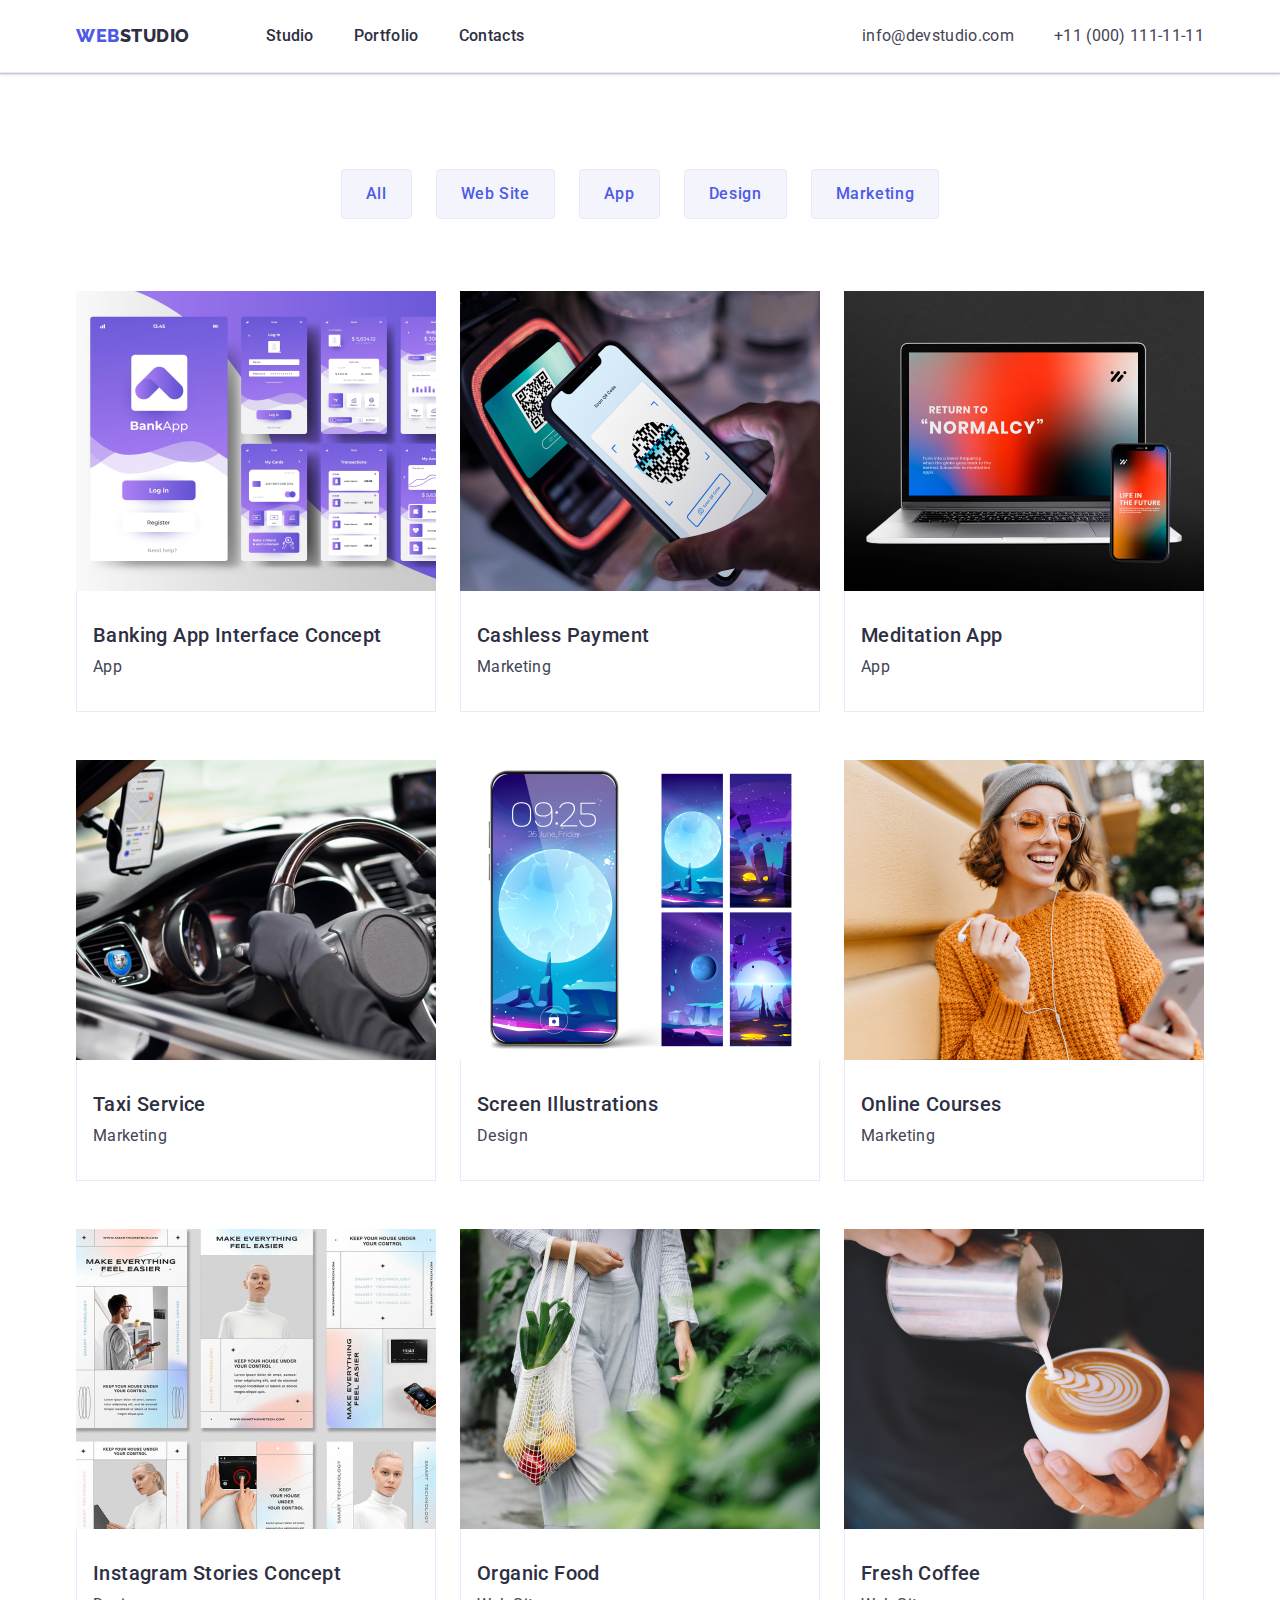
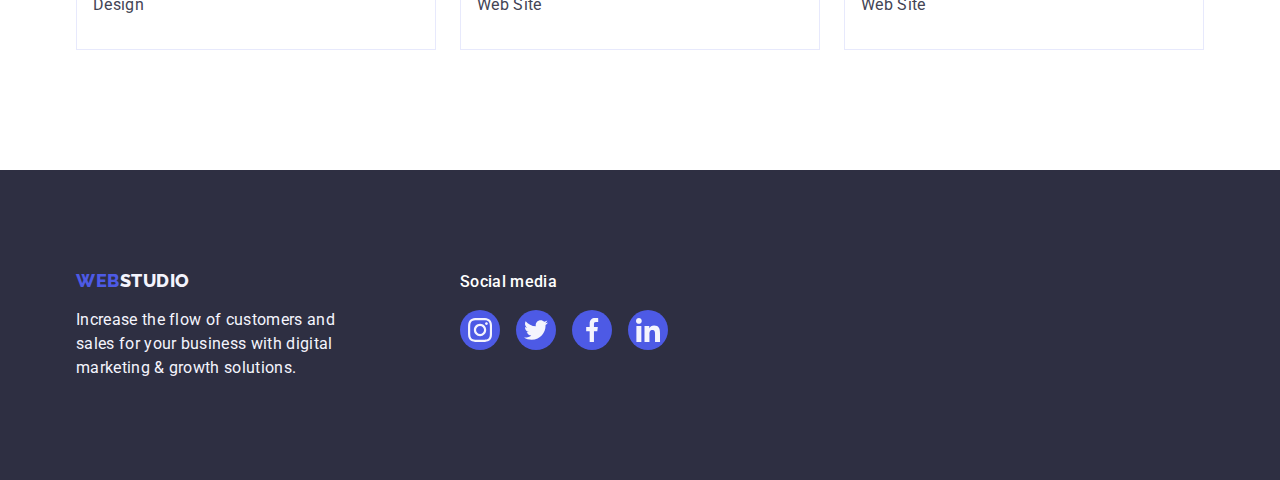
==== portfolio.html @ 3469f53f "Add files via upload" ====
<!DOCTYPE html>
<html lang="en">
  <head>
    <meta charset="UTF-8" />
    <meta http-equiv="X-UA-Compatible" content="IE=edge" />
    <meta name="viewport" content="width=device-width, initial-scale=1.0" />
    <title>Document</title>
    <link
      rel="stylesheet"
      href="https://cdnjs.cloudflare.com/ajax/libs/modern-normalize/1.1.0/modern-normalize.min.css"
    />
    <link rel="stylesheet" href="./css/style.css" />
    <link rel="preconnect" href="https://fonts.googleapis.com" />
    <link rel="preconnect" href="https://fonts.gstatic.com" crossorigin />
    <link
      href="https://fonts.googleapis.com/css2?family=Raleway:wght@800&family=Roboto:wght@400;500;700;900&display=swap"
      rel="stylesheet"
    />
  </head>
  <body>
    <header class="page-header">
      <div class="container page-header-container">
        <nav class="menu-nav">
          <a class="logo link" href="./index.html"
            >Web<span class="logo-studio">Studio</span>
          </a>
          <ul class="nav-list list">
            <li class="nav-item">
              <a href="./index.html" class="nav-link link nav-link-container"
                >Studio</a
              >
            </li>
            <li class="nav-item">
              <a href="./portfolio.html" class="nav-link link">Portfolio</a>
            </li>
            <li class="nav-item">
              <a href="" class="nav-link link nav-link-container">Contacts</a>
            </li>
          </ul>
        </nav>
        <address class="top-contacts">
          <ul class="contact-list list">
            <li class="contact-item-post">
              <a href="mailto:info@devstudio.com" class="contact-link link"
                >info@devstudio.com</a
              >
            </li>

            <li class="contact-item-tel">
              <a href="tel:+110001111111" class="contact-link link"
                >+11 (000) 111-11-11</a
              >
            </li>
          </ul>
        </address>
      </div>
    </header>

    <main>
      <section class="page-project-card">
        <div class="container">
          <h1 class="main-header-portfolio visually-hidden">Main content</h1>

          <ul class="filter-list list filter-list-container">
            <li class="filter-item">
              <button type="button" class="filter-btn">All</button>
            </li>
            <li class="filter-item">
              <button type="button" class="filter-btn">Web Site</button>
            </li>
            <li class="filter-item">
              <button type="button" class="filter-btn">App</button>
            </li>
            <li class="filter-item">
              <button type="button" class="filter-btn">Design</button>
            </li>
            <li class="filter-item">
              <button type="button" class="filter-btn">Marketing</button>
            </li>
          </ul>

          <ul class="project-card-list list project-card-list-container">
            <li class="first-row-project-card-item">
              <a href="#" class="row-project-text link">
                <img
                  src="./images/portfolio_photo/img-8.jpg"
                  alt="Photo of the application"
                  width="360"
                  height="300"
                />
                <div class="card-item-container">
                  <h2 class="project-card-name">
                    Banking App Interface Concept
                  </h2>
                  <p class="project-card-type">App</p>
                </div>
              </a>
            </li>

            <li class="first-row-project-card-item">
              <a href="#" class="row-project-text link">
                <img
                  src="./images/portfolio_photo/img-7.jpg"
                  alt="Photo of the application"
                  width="360"
                  height="300"
                />
                <div class="card-item-container">
                  <h2 class="project-card-name">Cashless Payment</h2>
                  <p class="project-card-type">Marketing</p>
                </div>
              </a>
            </li>

            <li class="first-row-project-card-item">
              <a href="#" class="row-project-text link">
                <img
                  src="./images/portfolio_photo/img-6.jpg"
                  alt="Photo of the application"
                  width="360"
                  height="300"
                />
                <div class="card-item-container">
                  <h2 class="project-card-name">Meditation App</h2>
                  <p class="project-card-type">App</p>
                </div>
              </a>
            </li>

            <li class="first-row-project-card-item">
              <a href="#" class="row-project-text link">
                <img
                  src="./images/portfolio_photo/img-5.jpg"
                  alt="Photo of the application"
                  width="360"
                  height="300"
                />
                <div class="card-item-container">
                  <h2 class="project-card-name">Taxi Service</h2>
                  <p class="project-card-type">Marketing</p>
                </div>
              </a>
            </li>

            <li class="first-row-project-card-item">
              <a href="#" class="row-project-text link">
                <img
                  src="./images/portfolio_photo/img-4.jpg"
                  alt="Design photo"
                  width="360"
                  height="300"
                />
                <div class="card-item-container">
                  <h2 class="project-card-name">Screen Illustrations</h2>
                  <p class="project-card-type">Design</p>
                </div>
              </a>
            </li>

            <li class="first-row-project-card-item">
              <a href="#" class="row-project-text link">
                <img
                  src="./images/portfolio_photo/img-3.jpg"
                  alt="Photos of the courses"
                  width="360"
                  height="300"
                />
                <div class="card-item-container">
                  <h2 class="project-card-name">Online Courses</h2>
                  <p class="project-card-type">Marketing</p>
                </div>
              </a>
            </li>

            <li class="first-row-project-card-item">
              <a href="#" class="row-project-text link">
                <img
                  src="./images/portfolio_photo/img-2.jpg"
                  alt="Photo of the application"
                  width="360"
                  height="300"
                />
                <div class="card-item-container">
                  <h2 class="project-card-name">Instagram Stories Concept</h2>
                  <p class="project-card-type">Design</p>
                </div>
              </a>
            </li>

            <li class="first-row-project-card-item">
              <a href="#" class="row-project-text link">
                <img
                  src="./images/portfolio_photo/img-1.jpg"
                  alt="Design photo"
                  width="360"
                  height="300"
                />
                <div class="card-item-container">
                  <h2 class="project-card-name">Organic Food</h2>
                  <p class="project-card-type">Web Site</p>
                </div>
              </a>
            </li>

            <li class="first-row-project-card-item">
              <a href="#" class="row-project-text link">
                <img
                  src="./images/portfolio_photo/img.jpg"
                  alt="Photos of the courses"
                  width="360"
                  height="300"
                />
                <div class="card-item-container">
                  <h2 class="project-card-name">Fresh Coffee</h2>
                  <p class="project-card-type">Web Site</p>
                </div>
              </a>
            </li>
          </ul>
        </div>
      </section>
    </main>

    <footer class="footer-main-studio">
      <div class="container footer-main-studio-container">
        <div class="logo-slogan-container">
          <a class="link logo-footer-container" href="./index.html"
            >Web<span class="logo-studio-footer">Studio</span>
          </a>

          <p class="footer-text">
            Increase the flow of customers and sales for your business with
            digital marketing & growth solutions.
          </p>
        </div>
        <div class="footer-social-link-container">
          <p class="footer-social-link-title">Social media</p>
          <ul class="social-link-container social-link-container-size list">
            <li class="social-link-item">
              <a href="#" class="social-link social-link-footer"
                ><svg
                  class="social-link-icon"
                  width="24"
                  height="24"
                  aria-label="instagram-icon"
                >
                  <use href="./images/icons.svg#icon-instagram"></use>
                </svg>
              </a>
            </li>
            <li class="social-link-item">
              <a href="#" class="social-link social-link-footer"
                ><svg
                  class="social-link-icon"
                  width="24"
                  height="24"
                  aria-label="twiter-icon"
                >
                  <use href="./images/icons.svg#icon-twitter"></use>
                </svg>
              </a>
            </li>
            <li class="social-link-item">
              <a href="#" class="social-link social-link-footer"
                ><svg
                  class="social-link-icon"
                  width="24"
                  height="24"
                  aria-label="facebook-icon"
                >
                  <use href="./images/icons.svg#icon-facebook"></use>
                </svg>
              </a>
            </li>
            <li class="social-link-item">
              <a href="#" class="social-link social-link-footer"
                ><svg
                  class="social-link-icon"
                  width="24"
                  height="24"
                  aria-label="linkedin-icon"
                >
                  <use href="./images/icons.svg#icon-linkedin"></use>
                </svg>
              </a>
            </li>
          </ul>
        </div>
      </div>
    </footer>
  </body>
</html>
---- css/style.css ----
/* ==========================  COMPONENTS  ========================== */

:root {
  --accent-color: #ffffff;
  --color-contact: #434455;
  --bckg-color-main: #2e2f42;
  --bckg-color-btn-portfolio: #f4f4fd;
  --bckg-customers-link:#8e8f99;
}

body {
  font-family: "Roboto", sans-serif;
  color: #434455;
  background-color: var(--accent-color);
}

.list {
  list-style: none;
}

.link {
  text-decoration: none;
}

button {
  cursor: pointer;
}

h1,
h2,
h3,
h4,
p {
  margin-top: 0;
  margin-bottom: 0;
}

ul,
ol {
  margin-top: 0;
  margin-bottom: 0;
  padding-left: 0;
}

img {
  display: block;
}

.container {
  width: 1158px;
  margin-left: auto;
  margin-right: auto;
  padding-left: 15px;
  padding-right: 15px;
}

.visually-hidden {
  position: absolute;
  white-space: nowrap;
  width: 1px;
  height: 1px;
  overflow: hidden;
  border: 0;
  padding: 0;
  clip: rect(0 0 0 0);
  clip-path: inset(50%);
  margin: -1px;
}

/* ==========================  /COMPONENTS  ========================== */

/* ==========================  HEADER  ========================== */
.page-header {
  border-bottom: 1px solid #e7e9fc;
  box-shadow: 0px 2px 1px rgba(46, 47, 66, 0.08),
    0px 1px 1px rgba(46, 47, 66, 0.16), 0px 1px 6px rgba(46, 47, 66, 0.08);
}

.page-header-container {
  display: flex;
  align-items: center;
}

.menu-nav {
  display: flex;
  align-items: center;
}

.logo {
  font-family: "Raleway", sans-serif;
  font-weight: 800;
  font-size: 18px;
  line-height: 1.17;

  letter-spacing: 0.03em;
  text-transform: uppercase;
  color: #4d5ae5;
  margin-right: 76px;
}

.logo-studio {
  font-family: "Raleway", sans-serif;
  font-weight: 800;
  font-size: 18px;
  line-height: 1.16;

  letter-spacing: 0.03em;
  text-transform: uppercase;
  color: #2e2f42;
}

.nav-list {
  display: flex;
  align-items: center;
  gap: 40px;
}

/* .nav-item-container{
  margin-right: 0;
} */

.nav-link {
  font-weight: 500;
  font-size: 16px;
  line-height: 1.5;
  display: block;
  letter-spacing: 0.02em;
  color: #2e2f42;
  padding: 24px 0;
}

.nav-link-container {
  padding: 24px 0;
}

.nav-link:hover,
.nav-link:focus {
  color: #404bbf;
}

.top-contacts {
  font-style: normal;
  margin-left: auto;
}

.contact-link {
  color: var(--color-contact);
}

.contact-link:hover,
.contact-link:focus {
  color: #404bbf;
}

.contact-list {
  font-weight: 400;
  font-size: 16px;
  line-height: 1.5;
  letter-spacing: 0.02em;
  color: #434455;
  display: flex;
  align-items: center;
}

.contact-item-post {
  margin-right: 40px;
}

/* ==========================  /HEADER  ========================== */

/* ==========================  MAIN  ========================== */

/* ==========================  MAIN HEADER  ========================== */

.main-haeder-block {
  background-color: var(--bckg-color-main);
  font-weight: 700;
  font-size: 56px;
  line-height: 1.07;
  text-align: center;
  letter-spacing: 0.02em;
  color: #ffffff;
  padding: 188px 0;
  background-image: linear-gradient(rgba(46, 47, 66, 0.7), rgba(46, 47, 66, 0.7)), url(../images/background-page-header/people-office.jpg);
  max-width: 1440px;
  background-repeat: no-repeat;
  background-position: center;
  background-size: cover;
  margin: 0 auto;
}

.main-haeder-container {
}

.main-header {
  font-weight: 700;
  font-size: 56px;
  line-height: 1.07;
  text-align: center;
  letter-spacing: 0.02em;
  color: #ffffff;
  max-width: 496px;
  margin: 0 auto;
}

.order-btn {
  font-family: "Roboto", sans-serif;
  font-weight: 500;
  font-size: 16px;
  line-height: 1.5;
  display: block;
  margin-top: 48px;
  letter-spacing: 0.04em;
  color: #ffffff;
  background: #4d5ae5;
  box-shadow: 0px 4px 4px rgba(0, 0, 0, 0.15);
  border-radius: 4px;
  padding: 16px 32px 16px 32px;
  min-width: 169px;
  height: 56px;
  border: none;
  margin-left: auto;
  margin-right: auto;
}

.order-btn:hover,
.order-btn:focus {
  background-color: #404bbf;
}

/* ==========================  /MAIN HEADER  ========================== */

/* ==========================  FEATURES  ========================== */
.page-features {
  padding: 120px 0;
}
.page-features-container {
  display: flex;
  align-items: center;
  gap: 24px;
}

.features-item {
  width: calc((100% - 72px) / 4);
}

.features-img-container {
  display: flex;
  align-items: center;
  justify-content: center;
  background: #f4f4fd;
  border-radius: 4px;
  margin-bottom: 8px;
  height: 112px;
  
}

.features-img {
  margin-left: auto;
  margin-right: auto;
  margin-top: 24px;
  margin-bottom: 24px;
}

.feature-heading {
  font-weight: 500;
  font-size: 20px;
  line-height: 1.2;
  letter-spacing: 0.02em;
  color: #2e2f42;
  margin-bottom: 8px;
}

.feature-description {
  font-weight: 400;
  font-size: 16px;
  line-height: 1.5;
  letter-spacing: 0.02em;
  color: #434455;
}

/* ==========================  /FEATURES  ========================== */

/* ==========================  WHAT ARE YOU WE DOING  ========================== */

.what-are-we-doing {
  padding-bottom: 120px;
}

.what-are-we-doing-text {
  font-weight: 700;
  font-size: 36px;
  line-height: 1.11;
  text-align: center;
  letter-spacing: 0.02em;
  text-transform: capitalize;
  color: #2e2f42;
  margin-bottom: 72px;
}

.what-are-we-doing-container {
  display: flex;
  align-items: center;
  gap: 24px;
}
/* ==========================  /WHAT ARE YOU WE DOING  ========================== */

/* ==========================  OUR TEAM  ========================== */

.our-team {
  background-color: #f4f4fd;
  padding: 120px 0;
}

.our-team-flex-container {
  padding-top: 32px;
  padding-bottom: 32px;
}

.our-team-container {
  display: flex;
  align-items: center;
  gap: 24px;
  flex-basis: calc((100% - 72) / 4);
}

.our-team-heading {
  font-weight: 700;
  font-size: 36px;
  line-height: 1.11;
  text-align: center;
  letter-spacing: 0.02em;
  text-transform: capitalize;
  color: var(--bckg-color-main);
  margin-bottom: 72px;
}

.our-team-item-container {
  padding: 32px 0px;
  
}

.our-team-item {
  background: #FFFFFF;
    box-shadow: 0px 1px 6px rgba(46, 47, 66, 0.08), 0px 1px 1px rgba(46, 47, 66, 0.16), 0px 2px 1px rgba(46, 47, 66, 0.08);
    border-radius: 0px 0px 4px 4px;
}

.worker-name {
  font-weight: 500;
  font-size: 20px;
  line-height: 1.2;
  text-align: center;
  letter-spacing: 0.02em;
  color: #2e2f42;
  margin-bottom: 8px;
}

.employee-position {
  font-weight: 400;
  font-size: 16px;
  line-height: 1.5;
  text-align: center;
  letter-spacing: 0.02em;
  color: #434455;
}

.social-link-container {
  display: flex;
  justify-content: center;
  gap: 24px;
  margin-top: 8px;
}

.social-link {
  display: flex;
  justify-content: center;
  align-items: center;
  width: 40px;
  height: 40px;
  background: #4d5ae5;
  border-radius: 50%;
}

.social-link:hover,
.social-link:focus {
  background: #404bbf;
}

.social-link-icon {
  fill: #f4f4fd;
}
/* ==========================  /OUR TEAM  ========================== */

/* ==========================  CUSTOMERS  ========================== */

.customers{
padding:120px 0;
}

.customer-item{
width: calc((100% - 120px) / 6);
height:88px;
}
.customers-title {
  font-weight: 700;
  font-size: 36px;
  line-height: 1.1;
  text-align: center;
  letter-spacing: 0.02em;
  text-transform: capitalize;
  color: #2e2f42;
  margin-bottom: 72px;
}

.customer-list {
  display: flex;
  justify-content: center;
  align-items: center;
  gap: 24px;
}

.customer-link {
  border: 1px solid #8e8f99;
  border-radius: 4px;
  width: 100%;
  height: 100%;
  display: flex;
  align-items: center;
  justify-content: center;
  color: var(--bckg-customers-link);
}

.customer-link:hover,
.customer-link:focus{
  border-color:#404bbf;
  color: #404bbf;
}

.customer-img {
  fill:currentColor;
}
/* ==========================  /CUSTOMERS  ========================== */

/* ==========================  /MAIN  ========================== */

/* ==========================  FOOTER  ========================== */

.footer-main-studio {
  background-color: var(--bckg-color-main);
  padding: 100px 0;
}

.footer-main-studio-container{
  display: flex;
  align-items: baseline;
}
.logo-slogan-container{
  margin-right: 120px;
}
.footer-text {
  font-weight: 400;
  font-size: 16px;
  line-height: 1.5;
  letter-spacing: 0.02em;
  color: #f4f4fd;
  width: 264px;
}

.logo-footer-container {
  display: inline-block;
  font-family: "Raleway", sans-serif;
  font-weight: 800;
  font-size: 18px;
  line-height: 1.17;
  letter-spacing: 0.03em;
  text-transform: uppercase;
  color: #4d5ae5;
  margin-bottom: 16px;
}

.logo-studio-footer {
  font-family: "Raleway", sans-serif;
  font-weight: 800;
  font-size: 18px;
  line-height: 1.16;
  letter-spacing: 0.03em;
  text-transform: uppercase;
  color: #f4f4fd;
}

.footer-social-link-title{
    font-weight: 500;
    font-size: 16px;
    line-height: 1.5;
    letter-spacing: 0.02em;
    color: #FFFFFF;
    margin-bottom: 16px;
}

.footer-social-link-container{
  
}

.social-link-container-size{

gap: 16px;
}

.social-link-footer:hover,
.social-link-footer:focus{
  background-color: #31d0aa;

}

/* ==========================  /FOOTER  ========================== */

/* ################################# Portfolio ########################################### */

/* ==========================  PROJECT CARD  ========================== */

/* ==========================  FILTER LIST  ========================== */

.filter-list {
  margin-bottom: 72px;
}

.filter-list-container {
  display: flex;
  align-items: center;
  gap: 24px;
  justify-content: center;
}

.filter-btn {
  background-color: var(--bckg-color-btn-portfolio);
  font-family: "Roboto", sans-serif;
  font-weight: 500;
  font-size: 16px;
  line-height: 1.5;
  border: 1px solid #e7e9fc;
  border-radius: 4px;
  text-align: center;
  letter-spacing: 0.04em;
  color: #4d5ae5;
  padding: 12px 24px 12px 24px;
}

.filter-btn:hover,
.filter-btn:focus {
  background-color: #404bbf;
  color: #ffffff;
  border: 1px solid transparent;
  box-shadow: 0px 3px 1px rgba(0, 0, 0, 0.1), 0px 2px 1px rgba(0, 0, 0, 0.08), 0px 2px 2px rgba(0, 0, 0, 0.12);
    border-radius: 4px;
}

/* ==========================  /FILTER LIST  ========================== */

/* ==========================  PROJECT CARD LIST  ========================== */
.page-project-card {
  padding: 96px 0 120px;
}

.row-project-text{
  display: block;
}
.row-project-text:hover,
.row-project-text:focus{
  box-shadow: 0px 1px 6px rgba(46, 47, 66, 0.08), 0px 1px 1px rgba(46, 47, 66, 0.16), 0px 2px 1px rgba(46, 47, 66, 0.08);
}
.project-card-name {
  font-weight: 500;
  font-size: 20px;
  line-height: 1.2;
  letter-spacing: 0.02em;
  color: var(--bckg-color-main);
  margin-bottom: 8px;
}

.project-card-type {
  font-weight: 400;
  font-size: 16px;
  line-height: 1.5;
  letter-spacing: 0.02em;
  color: #434455;
}

.project-card-list-container {
  display: flex;
  align-items: center;
  flex-wrap: wrap;
  column-gap: 24px;
  row-gap: 48px;
  flex-basis: calc((100% - 48) / 3);
}

.card-item-container {
  padding: 32px 16px;
  border: 1px solid #e7e9fc;
  border-top: none;
}
/* ==========================  PROJECT CARD LIST  ========================== */

/* ==========================  /PROJECT CARD  ========================== */
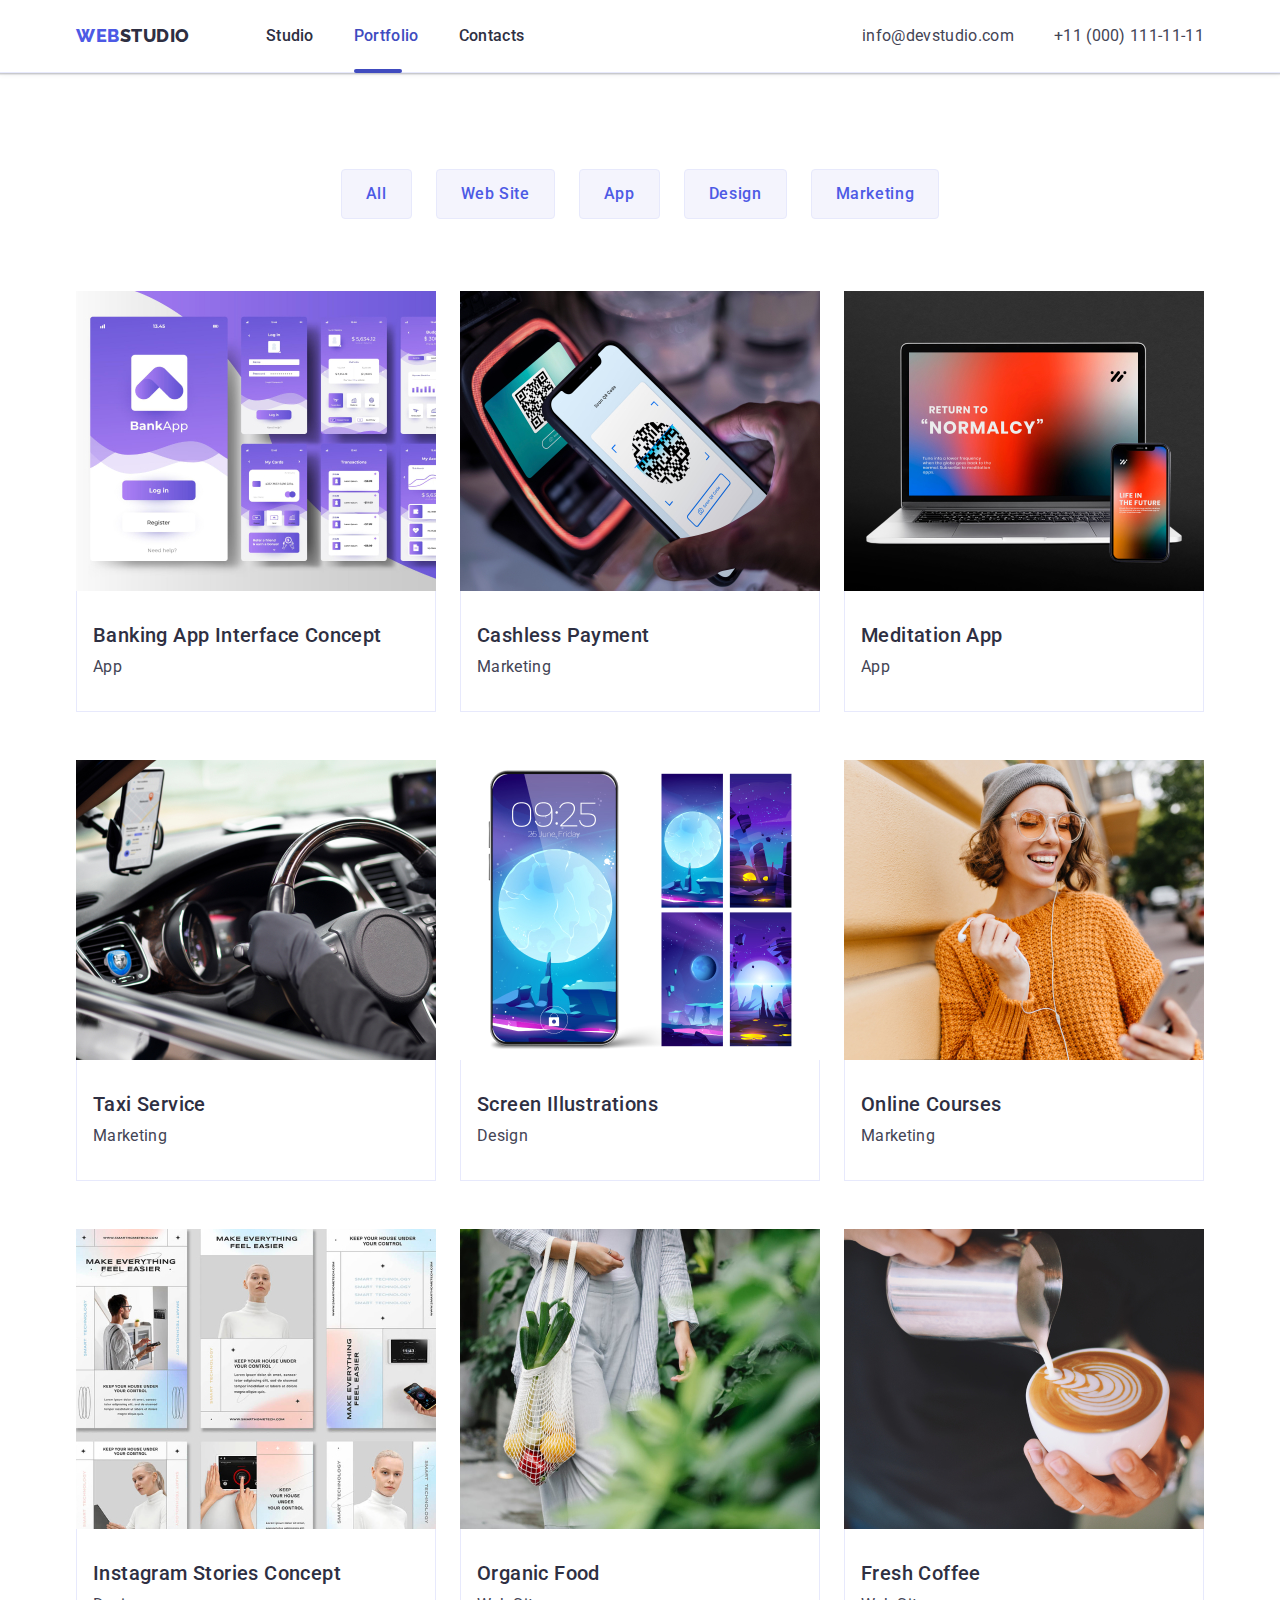
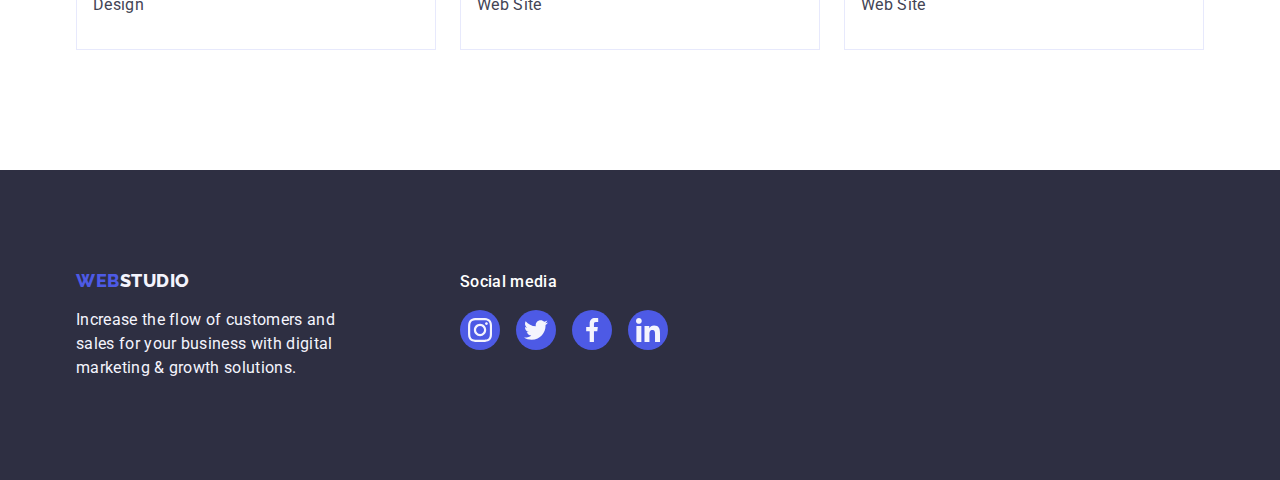
==== commit a6c9a6c6: "com 5" ====
--- a/portfolio.html
+++ b/portfolio.html
@@ -31,7 +31,11 @@
               >
             </li>
             <li class="nav-item">
-              <a href="./portfolio.html" class="nav-link link">Portfolio</a>
+              <a
+                href="./portfolio.html"
+                class="nav-link link nav-link-decoration"
+                >Portfolio</a
+              >
             </li>
             <li class="nav-item">
               <a href="" class="nav-link link nav-link-container">Contacts</a>
@@ -82,12 +86,20 @@
           <ul class="project-card-list list project-card-list-container">
             <li class="first-row-project-card-item">
               <a href="#" class="row-project-text link">
-                <img
-                  src="./images/portfolio_photo/img-8.jpg"
-                  alt="Photo of the application"
-                  width="360"
-                  height="300"
-                />
+                <div class="img-card-container">
+                  <img
+                    src="./images/portfolio_photo/img-8.jpg"
+                    alt="Photo of the application"
+                    width="360"
+                    height="300"
+                  />
+                  <p class="overlay">
+                    14 Stylish and User-Friendly App Design Concepts · Task
+                    Manager App · Calorie Tracker App · Exotic Fruit Ecommerce
+                    App · Cloud Storage App
+                  </p>
+                </div>
+
                 <div class="card-item-container">
                   <h2 class="project-card-name">
                     Banking App Interface Concept
@@ -99,12 +111,19 @@
 
             <li class="first-row-project-card-item">
               <a href="#" class="row-project-text link">
-                <img
-                  src="./images/portfolio_photo/img-7.jpg"
-                  alt="Photo of the application"
-                  width="360"
-                  height="300"
-                />
+                <div class="img-card-container">
+                  <img
+                    src="./images/portfolio_photo/img-7.jpg"
+                    alt="Photo of the application"
+                    width="360"
+                    height="300"
+                  />
+                  <p class="overlay">
+                    14 Stylish and User-Friendly App Design Concepts · Task
+                    Manager App · Calorie Tracker App · Exotic Fruit Ecommerce
+                    App · Cloud Storage App
+                  </p>
+                </div>
                 <div class="card-item-container">
                   <h2 class="project-card-name">Cashless Payment</h2>
                   <p class="project-card-type">Marketing</p>
@@ -114,12 +133,19 @@
 
             <li class="first-row-project-card-item">
               <a href="#" class="row-project-text link">
-                <img
-                  src="./images/portfolio_photo/img-6.jpg"
-                  alt="Photo of the application"
-                  width="360"
-                  height="300"
-                />
+                <div class="img-card-container">
+                  <img
+                    src="./images/portfolio_photo/img-6.jpg"
+                    alt="Photo of the application"
+                    width="360"
+                    height="300"
+                  />
+                  <p class="overlay">
+                    14 Stylish and User-Friendly App Design Concepts · Task
+                    Manager App · Calorie Tracker App · Exotic Fruit Ecommerce
+                    App · Cloud Storage App
+                  </p>
+                </div>
                 <div class="card-item-container">
                   <h2 class="project-card-name">Meditation App</h2>
                   <p class="project-card-type">App</p>
@@ -129,12 +155,19 @@
 
             <li class="first-row-project-card-item">
               <a href="#" class="row-project-text link">
-                <img
-                  src="./images/portfolio_photo/img-5.jpg"
-                  alt="Photo of the application"
-                  width="360"
-                  height="300"
-                />
+                <div class="img-card-container">
+                  <img
+                    src="./images/portfolio_photo/img-5.jpg"
+                    alt="Photo of the application"
+                    width="360"
+                    height="300"
+                  />
+                  <p class="overlay">
+                    14 Stylish and User-Friendly App Design Concepts · Task
+                    Manager App · Calorie Tracker App · Exotic Fruit Ecommerce
+                    App · Cloud Storage App
+                  </p>
+                </div>
                 <div class="card-item-container">
                   <h2 class="project-card-name">Taxi Service</h2>
                   <p class="project-card-type">Marketing</p>
@@ -144,12 +177,19 @@
 
             <li class="first-row-project-card-item">
               <a href="#" class="row-project-text link">
-                <img
-                  src="./images/portfolio_photo/img-4.jpg"
-                  alt="Design photo"
-                  width="360"
-                  height="300"
-                />
+                <div class="img-card-container">
+                  <img
+                    src="./images/portfolio_photo/img-4.jpg"
+                    alt="Design photo"
+                    width="360"
+                    height="300"
+                  />
+                  <p class="overlay">
+                    14 Stylish and User-Friendly App Design Concepts · Task
+                    Manager App · Calorie Tracker App · Exotic Fruit Ecommerce
+                    App · Cloud Storage App
+                  </p>
+                </div>
                 <div class="card-item-container">
                   <h2 class="project-card-name">Screen Illustrations</h2>
                   <p class="project-card-type">Design</p>
@@ -159,12 +199,19 @@
 
             <li class="first-row-project-card-item">
               <a href="#" class="row-project-text link">
-                <img
-                  src="./images/portfolio_photo/img-3.jpg"
-                  alt="Photos of the courses"
-                  width="360"
-                  height="300"
-                />
+                <div class="img-card-container">
+                  <img
+                    src="./images/portfolio_photo/img-3.jpg"
+                    alt="Photos of the courses"
+                    width="360"
+                    height="300"
+                  />
+                  <p class="overlay">
+                    14 Stylish and User-Friendly App Design Concepts · Task
+                    Manager App · Calorie Tracker App · Exotic Fruit Ecommerce
+                    App · Cloud Storage App
+                  </p>
+                </div>
                 <div class="card-item-container">
                   <h2 class="project-card-name">Online Courses</h2>
                   <p class="project-card-type">Marketing</p>
@@ -174,12 +221,19 @@
 
             <li class="first-row-project-card-item">
               <a href="#" class="row-project-text link">
-                <img
-                  src="./images/portfolio_photo/img-2.jpg"
-                  alt="Photo of the application"
-                  width="360"
-                  height="300"
-                />
+                <div class="img-card-container">
+                  <img
+                    src="./images/portfolio_photo/img-2.jpg"
+                    alt="Photo of the application"
+                    width="360"
+                    height="300"
+                  />
+                  <p class="overlay">
+                    14 Stylish and User-Friendly App Design Concepts · Task
+                    Manager App · Calorie Tracker App · Exotic Fruit Ecommerce
+                    App · Cloud Storage App
+                  </p>
+                </div>
                 <div class="card-item-container">
                   <h2 class="project-card-name">Instagram Stories Concept</h2>
                   <p class="project-card-type">Design</p>
@@ -189,12 +243,19 @@
 
             <li class="first-row-project-card-item">
               <a href="#" class="row-project-text link">
-                <img
-                  src="./images/portfolio_photo/img-1.jpg"
-                  alt="Design photo"
-                  width="360"
-                  height="300"
-                />
+                <div class="img-card-container">
+                  <img
+                    src="./images/portfolio_photo/img-1.jpg"
+                    alt="Design photo"
+                    width="360"
+                    height="300"
+                  />
+                  <p class="overlay">
+                    14 Stylish and User-Friendly App Design Concepts · Task
+                    Manager App · Calorie Tracker App · Exotic Fruit Ecommerce
+                    App · Cloud Storage App
+                  </p>
+                </div>
                 <div class="card-item-container">
                   <h2 class="project-card-name">Organic Food</h2>
                   <p class="project-card-type">Web Site</p>
@@ -204,12 +265,19 @@
 
             <li class="first-row-project-card-item">
               <a href="#" class="row-project-text link">
-                <img
-                  src="./images/portfolio_photo/img.jpg"
-                  alt="Photos of the courses"
-                  width="360"
-                  height="300"
-                />
+                <div class="img-card-container">
+                  <img
+                    src="./images/portfolio_photo/img.jpg"
+                    alt="Photos of the courses"
+                    width="360"
+                    height="300"
+                  />
+                  <p class="overlay">
+                    14 Stylish and User-Friendly App Design Concepts · Task
+                    Manager App · Calorie Tracker App · Exotic Fruit Ecommerce
+                    App · Cloud Storage App
+                  </p>
+                </div>
                 <div class="card-item-container">
                   <h2 class="project-card-name">Fresh Coffee</h2>
                   <p class="project-card-type">Web Site</p>
--- a/css/style.css
+++ b/css/style.css
@@ -6,6 +6,7 @@
   --bckg-color-main: #2e2f42;
   --bckg-color-btn-portfolio: #f4f4fd;
   --bckg-customers-link:#8e8f99;
+  --hover-animation:250ms cubic-bezier(0.4, 0, 0.2, 1);
 }
 
 body {
@@ -120,17 +121,37 @@
 } */
 
 .nav-link {
+  position: relative;
   font-weight: 500;
   font-size: 16px;
   line-height: 1.5;
   display: block;
   letter-spacing: 0.02em;
+  padding: 24px 0;
   color: #2e2f42;
-  padding: 24px 0;
+  transition:color 250ms cubic-bezier(0.4, 0, 0.2, 1);
+}
+
+.nav-link-decoration{
+ color: #404BBF;
+}
+
+.nav-link-decoration::after{
+  content:"";
+  position: absolute;
+  left: 0;
+  bottom: -1px;
+  display: block;
+  width: 48px;
+  height: 4px;
+  background-color: #404BBF;
+  border-radius: 2px;
+  
 }
 
 .nav-link-container {
   padding: 24px 0;
+  
 }
 
 .nav-link:hover,
@@ -145,6 +166,7 @@
 
 .contact-link {
   color: var(--color-contact);
+  transition: color 250ms cubic-bezier(0.4, 0, 0.2, 1);
 }
 
 .contact-link:hover,
@@ -221,6 +243,7 @@
   border: none;
   margin-left: auto;
   margin-right: auto;
+  transition: background-color 250ms cubic-bezier(0.4, 0, 0.2, 1);
 }
 
 .order-btn:hover,
@@ -378,13 +401,14 @@
   align-items: center;
   width: 40px;
   height: 40px;
-  background: #4d5ae5;
+  background-color: #4d5ae5;
   border-radius: 50%;
+  transition: background-color 250ms cubic-bezier(0.4, 0, 0.2, 1);
 }
 
 .social-link:hover,
 .social-link:focus {
-  background: #404bbf;
+  background-color: #404bbf;
 }
 
 .social-link-icon {
@@ -429,6 +453,7 @@
   align-items: center;
   justify-content: center;
   color: var(--bckg-customers-link);
+  transition: border-color 250ms cubic-bezier(0.4, 0, 0.2, 1), color 250ms cubic-bezier(0.4, 0, 0.2, 1);
 }
 
 .customer-link:hover,
@@ -544,6 +569,7 @@
   letter-spacing: 0.04em;
   color: #4d5ae5;
   padding: 12px 24px 12px 24px;
+  transition: color 250ms cubic-bezier(0.4, 0, 0.2, 1), backgroung-color 250ms cubic-bezier(0.4, 0, 0.2, 1);
 }
 
 .filter-btn:hover,
@@ -564,11 +590,42 @@
 
 .row-project-text{
   display: block;
+  transition: box-shadow 250ms cubic-bezier(0.4, 0, 0.2, 1);
 }
 .row-project-text:hover,
 .row-project-text:focus{
   box-shadow: 0px 1px 6px rgba(46, 47, 66, 0.08), 0px 1px 1px rgba(46, 47, 66, 0.16), 0px 2px 1px rgba(46, 47, 66, 0.08);
-}
+
+}
+
+.img-card-container{
+position: relative;
+overflow: hidden;
+}
+
+.overlay{
+position: absolute;
+top: 0;
+left: 0;
+overflow: auto;
+font-weight: 400;
+font-size: 16px;
+line-height: 1.5;
+letter-spacing: 0.02em;
+color: #F4F4FD;
+width: 100%;
+height: 100%;
+background: #4D5AE5;
+padding: 40px 32px;
+transform: translateY(100%);
+transition:transform 250ms cubic-bezier(0.4, 0, 0.2, 1);
+}
+
+.row-project-text:hover .overlay,
+.row-project-text:focus .overlay{
+transform: translateY(0%);
+}
+
 .project-card-name {
   font-weight: 500;
   font-size: 20px;
@@ -603,3 +660,73 @@
 /* ==========================  PROJECT CARD LIST  ========================== */
 
 /* ==========================  /PROJECT CARD  ========================== */
+
+
+
+/* ==========================  BACKDROP  ========================== */
+
+.backdrop{
+  position: fixed;
+  top: 0;
+  left: 0;
+  width: 100%;
+  height: 100%;
+  background: rgba(46, 47, 66, 0.4);
+  transition: opacity 250ms cubic-bezier(0.4, 0, 0.2, 1), visability 250ms cubic-bezier(0.4, 0, 0.2, 1);
+}
+
+.modal{
+  width: 408px;
+  height: 576px;
+  position: absolute;
+  top: 50%;
+  left: 50%;
+  transform: translate(-50%, -50%);
+
+  background-color: #FCFCFC;
+  box-shadow: 0px 1px 1px rgba(0, 0, 0, 0.14), 0px 1px 3px rgba(0, 0, 0, 0.12), 0px 2px 1px rgba(0, 0, 0, 0.2);
+  border-radius: 4px;
+
+}
+
+.modal-close-btn{
+  position: absolute;
+  top:24px;
+  right:24px;
+  display: flex;
+  align-items: center;
+  justify-content: center;
+  width: 24px;
+  height: 24px;
+  padding-left: 0;
+  padding-right: 0;
+  background: #E7E9FC;
+  border: 1px solid rgba(0, 0, 0, 0.1);
+  border-radius: 50%;
+  padding: 0;
+}
+
+.modal-close-btn:hover,
+.modal-close-btn:focus{
+  background-color: #404bbf;
+  border: none;
+}
+
+.model-close-icon{
+  fill: #2E2F42;
+  transition: fill 250ms cubic-bezier(0.4, 0, 0.2, 1) ;
+}
+
+.model-close-icon:hover,
+.model-close-icon:focus{
+  fill: #ffffff;
+}
+
+ .is-hidden{
+  opacity: 0;
+  visibility: hidden;
+  pointer-events: none;
+} 
+
+
+/* ==========================  /BACKDROP  ========================== */